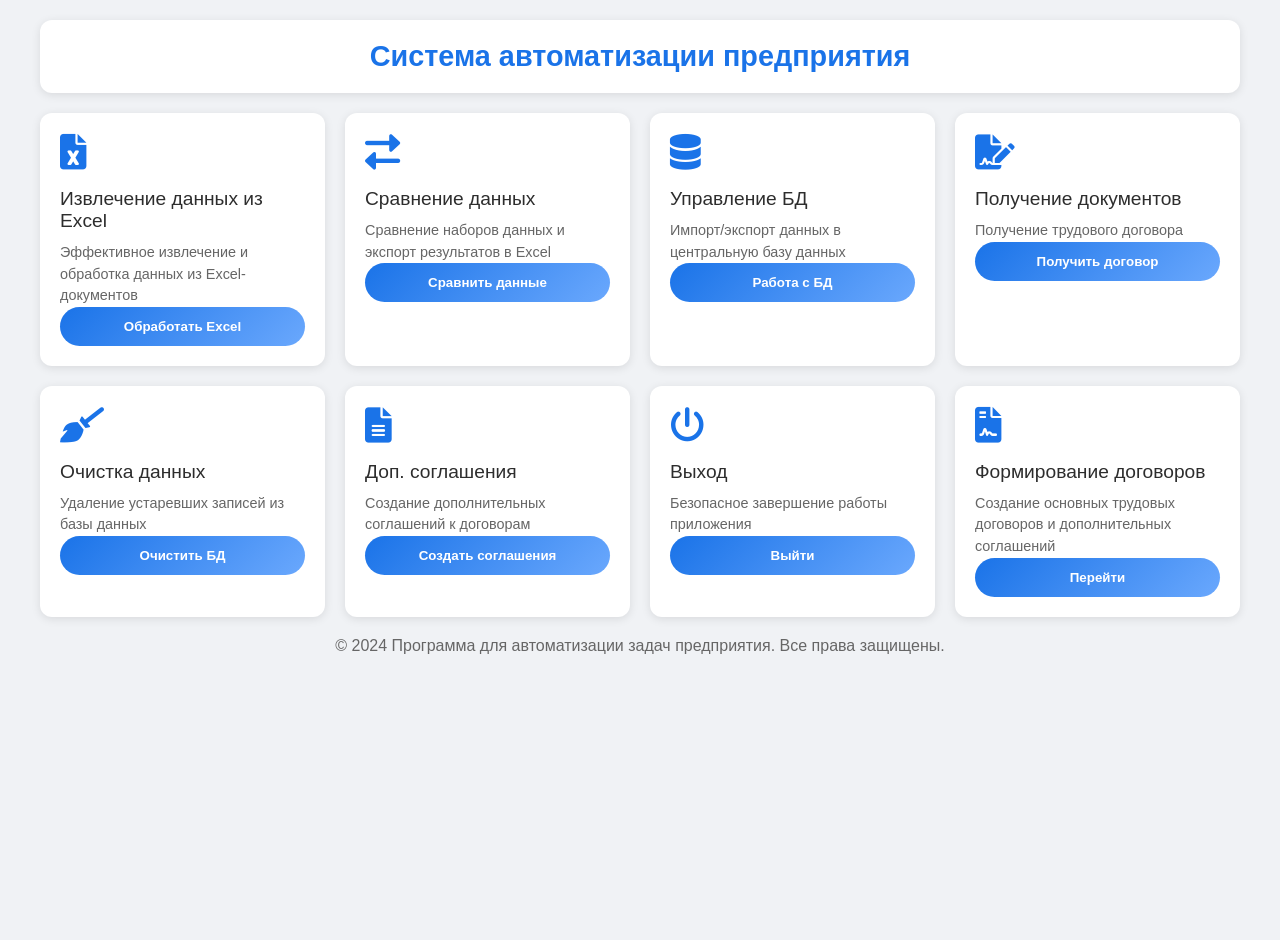
==== templates/index.html @ b0e1e292 "Рефакторинг кода." ====
<!DOCTYPE html>
<html lang="ru">
<head>
    <meta charset="UTF-8">
    <meta name="viewport" content="width=device-width, initial-scale=1.0">
    <title>Программа для автоматизации задач предприятия</title>
    <link rel="stylesheet" href="https://cdnjs.cloudflare.com/ajax/libs/font-awesome/6.0.0/css/all.min.css">
    <link rel="stylesheet" href="/static/styles.css"> <!-- Стиль проекта -->
</head>
<body>
<div class="app-container">
    <header>
        <h1>Система автоматизации предприятия</h1>
    </header>

    <div class="grid-container">
        <div class="feature-card">
            <div class="feature-icon"><i class="fas fa-file-excel"></i></div>
            <div class="feature-title">Извлечение данных из Excel</div>
            <div class="feature-description">Эффективное извлечение и обработка данных из Excel-документов</div>
            <button class="action-button" onclick="handleAction(1)">Обработать Excel</button>
        </div>

        <div class="feature-card">
            <div class="feature-icon"><i class="fas fa-exchange-alt"></i></div>
            <div class="feature-title">Сравнение данных</div>
            <div class="feature-description">Сравнение наборов данных и экспорт результатов в Excel</div>
            <button class="action-button" onclick="handleAction(3)">Сравнить данные</button>
        </div>

        <div class="feature-card">
            <div class="feature-icon"><i class="fas fa-database"></i></div>
            <div class="feature-title">Управление БД</div>
            <div class="feature-description">Импорт/экспорт данных в центральную базу данных</div>
            <button class="action-button" onclick="location.href='/import_excel_form'">Работа с БД</button>
        </div>

        <div class="feature-card">
            <div class="feature-icon"><i class="fas fa-file-signature"></i></div>
            <div class="feature-title">Получение документов</div>
            <div class="feature-description">Получение трудового договора</div>
            <button class="action-button" onclick="handleAction(5)">Получить договор</button>
        </div>

        <div class="feature-card">
            <div class="feature-icon"><i class="fas fa-broom"></i></div>
            <div class="feature-title">Очистка данных</div>
            <div class="feature-description">Удаление устаревших записей из базы данных</div>
            <button class="action-button" onclick="handleAction(7)">Очистить БД</button>
        </div>

        <div class="feature-card">
            <div class="feature-icon"><i class="fas fa-file-alt"></i></div>
            <div class="feature-title">Доп. соглашения</div>
            <div class="feature-description">Создание дополнительных соглашений к договорам</div>
            <button class="action-button" onclick="handleAction(8)">Создать соглашения</button>
        </div>

        <!--Закрыть программу-->
        <div class="feature-card">
            <div class="feature-icon"><i class="fas fa-power-off"></i></div>
            <div class="feature-title">Выход</div>
            <div class="feature-description">Безопасное завершение работы приложения</div>
            <button class="action-button" onclick="handleAction(6)">Выйти</button>
        </div>

        <div class="feature-card">
            <div class="feature-icon"><i class="fas fa-file-contract"></i></div>
            <div class="feature-title">Формирование договоров</div>
            <div class="feature-description">Создание основных трудовых договоров и дополнительных соглашений</div>
            <button class="action-button" onclick="handleAction(12)">Перейти</button>
        </div>

    </div>

    <footer>
        © 2024 Программа для автоматизации задач предприятия. Все права защищены.
    </footer>
</div>

<script src="/static/script.js"></script> <!-- Скрипт для обработки действий -->
</body>
</html>
---- static/styles.css ----
/* Переменные CSS */
:root {
    --primary-color: #1a73e8;
    --secondary-color: #6c757d;
    --background: #f0f2f5;
    --text-color: #333;
    --box-shadow: 0 2px 10px rgba(0, 0, 0, 0.1);
    --transition-speed: 0.3s;
    --button-radius: 25px;
    --button-padding: 12px;
}

/* Основные стили */
body {
    font-family: 'Segoe UI', Tahoma, Geneva, Verdana, sans-serif;
    margin: 0;
    padding: 20px;
    background-color: var(--background);
    color: var(--text-color);
    min-height: 100vh;
}

.app-container {
    max-width: 1200px;
    margin: 0 auto;
}

header {
    background: white;
    padding: 20px;
    border-radius: 12px;
    box-shadow: var(--box-shadow);
    margin-bottom: 20px;
}

h1 {
    color: var(--primary-color);
    font-size: 1.8em;
    margin: 0;
    text-align: center;
}

/* Сетка */
.grid-container {
    display: grid;
    grid-template-columns: repeat(auto-fit, minmax(280px, 1fr));
    gap: 20px;
}

/* Карточки функций */
.feature-card {
    background: white;
    border-radius: 12px;
    padding: 20px;
    box-shadow: var(--box-shadow);
    transition: transform 0.2s;
}

.feature-card:hover {
    transform: translateY(-5px);
}

.feature-icon {
    font-size: 2.2em;
    color: var(--primary-color);
    margin-bottom: 15px;
}

.feature-title {
    font-size: 1.2em;
    color: #2d2d2d;
    margin: 10px 0;
}

.feature-description {
    color: #666;
    font-size: 0.9em;
    line-height: 1.5;
}

/* Формы */
fieldset {
    border: none;
    padding: 20px;
    background: white;
    border-radius: 12px;
    box-shadow: var(--box-shadow);
    margin-bottom: 20px;
}

.form-group {
    margin-bottom: 15px;
}

.form-group label {
    display: block;
    margin-bottom: 5px;
    color: var(--text-color);
}

.form-group input {
    width: 100%;
    padding: 8px;
    border: 1px solid #ddd;
    border-radius: 5px;
    box-sizing: border-box;
}

/* Кнопки */
.action-button {
    width: 100%;
    padding: var(--button-padding);
    background: linear-gradient(135deg, var(--primary-color), #6aa8fd);
    border: none;
    border-radius: var(--button-radius);
    color: white;
    font-weight: 600;
    cursor: pointer;
    transition: background var(--transition-speed);
    text-align: center;
    text-decoration: none; /* Для <a> */
}

.action-button:hover {
    background: linear-gradient(135deg, #1557b0, #4a8df7);
}

.action-button.secondary {
    width: 100%; /* Растягиваем на всю ширину */
    background: linear-gradient(135deg, var(--secondary-color), #495057);
    padding: 12px 30px;
    display: inline-block;
}

.action-button.secondary:hover {
    background: linear-gradient(135deg, #5a6268, #343a40);
}

/* Контейнеры кнопок */
.buttons-container {
    margin: 15px 0; /* Единый отступ для всех контейнеров */
}

.buttons-container.secondary {
    text-align: center; /* Центрирование кнопки */
}

/* Футер */
footer {
    text-align: center;
    margin-top: 20px;
    color: #666;
}
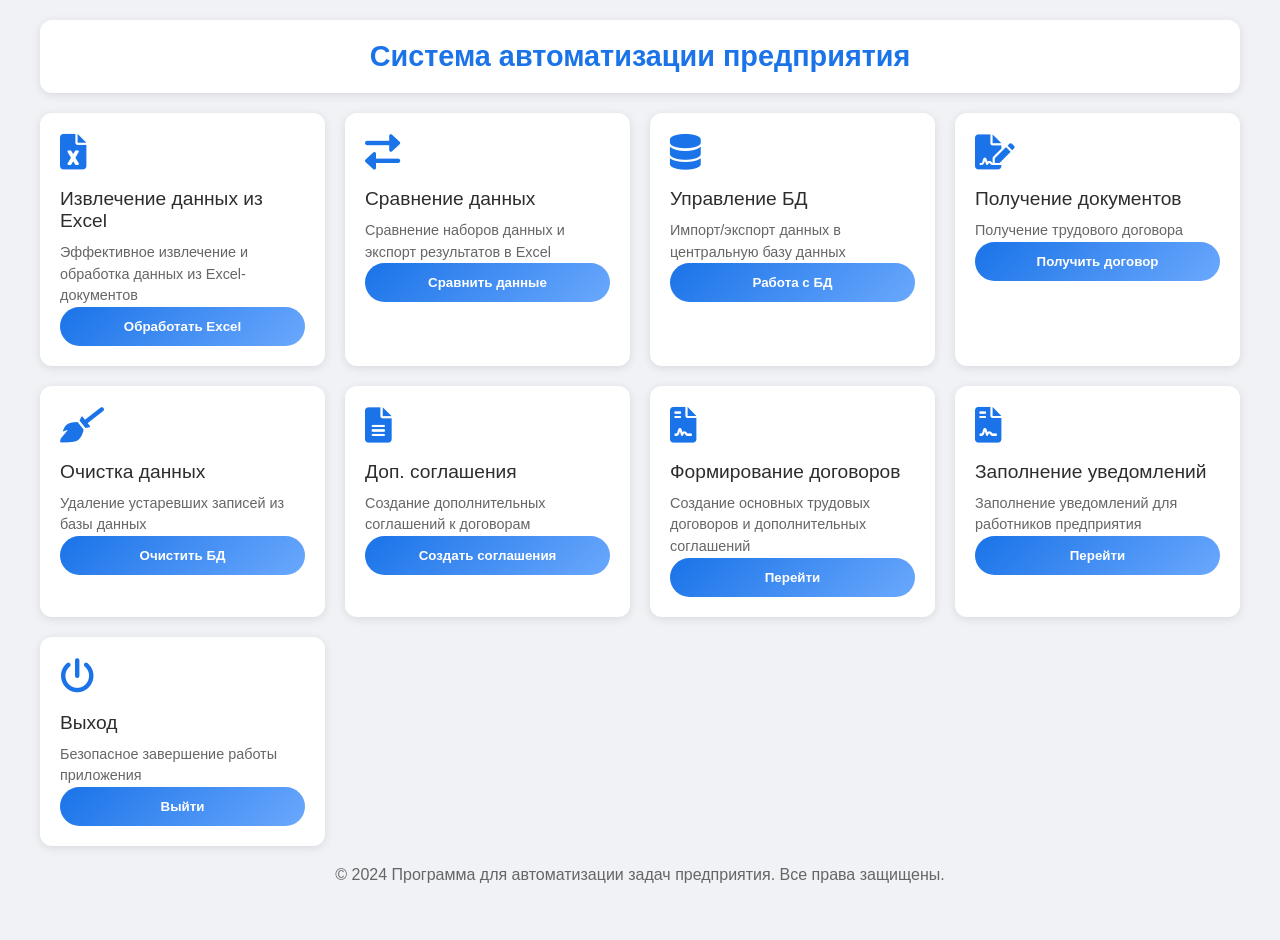
==== commit aca253a1: "Добавлено заполнение уведомлений." ====
--- a/templates/index.html
+++ b/templates/index.html
@@ -56,19 +56,26 @@
             <button class="action-button" onclick="handleAction(8)">Создать соглашения</button>
         </div>
 
+        <div class="feature-card">
+            <div class="feature-icon"><i class="fas fa-file-contract"></i></div>
+            <div class="feature-title">Формирование договоров</div>
+            <div class="feature-description">Создание основных трудовых договоров и дополнительных соглашений</div>
+            <button class="action-button" onclick="handleAction(12)">Перейти</button>
+        </div>
+
+        <div class="feature-card">
+            <div class="feature-icon"><i class="fas fa-file-contract"></i></div>
+            <div class="feature-title">Заполнение уведомлений</div>
+            <div class="feature-description">Заполнение уведомлений для работников предприятия</div>
+            <button class="action-button" onclick="handleAction(13)">Перейти</button>
+        </div>
+
         <!--Закрыть программу-->
         <div class="feature-card">
             <div class="feature-icon"><i class="fas fa-power-off"></i></div>
             <div class="feature-title">Выход</div>
             <div class="feature-description">Безопасное завершение работы приложения</div>
             <button class="action-button" onclick="handleAction(6)">Выйти</button>
-        </div>
-
-        <div class="feature-card">
-            <div class="feature-icon"><i class="fas fa-file-contract"></i></div>
-            <div class="feature-title">Формирование договоров</div>
-            <div class="feature-description">Создание основных трудовых договоров и дополнительных соглашений</div>
-            <button class="action-button" onclick="handleAction(12)">Перейти</button>
         </div>
 
     </div>
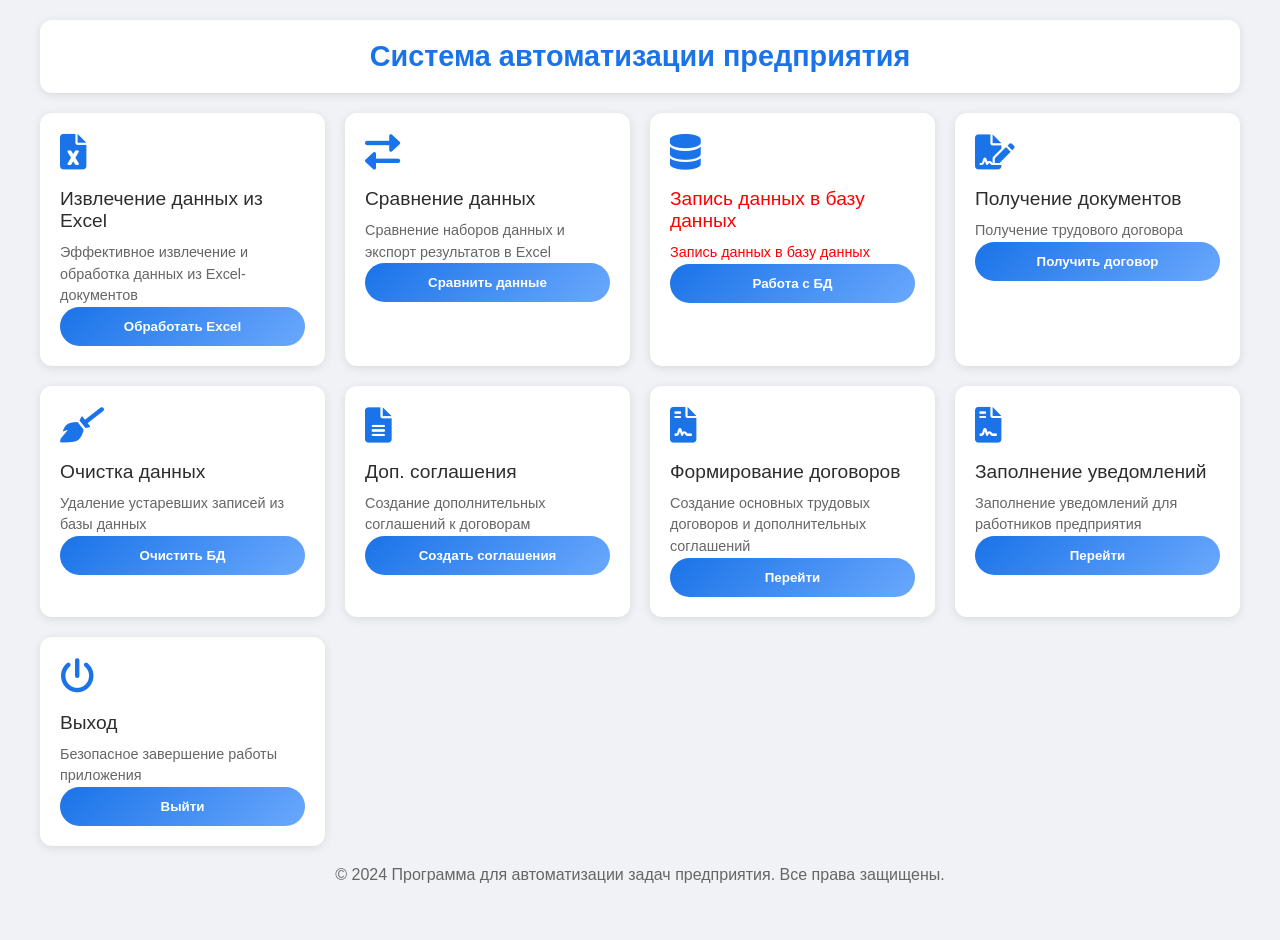
==== commit b8f2cd10: "Рефакторинг кода" ====
--- a/templates/index.html
+++ b/templates/index.html
@@ -30,8 +30,8 @@
 
         <div class="feature-card">
             <div class="feature-icon"><i class="fas fa-database"></i></div>
-            <div class="feature-title">Управление БД</div>
-            <div class="feature-description">Импорт/экспорт данных в центральную базу данных</div>
+            <div class="feature-title" style="color: red;">Запись данных в базу данных</div>
+            <div class="feature-description" style="color: red;">Запись данных в базу данных</div>
             <button class="action-button" onclick="location.href='/import_excel_form'">Работа с БД</button>
         </div>
 
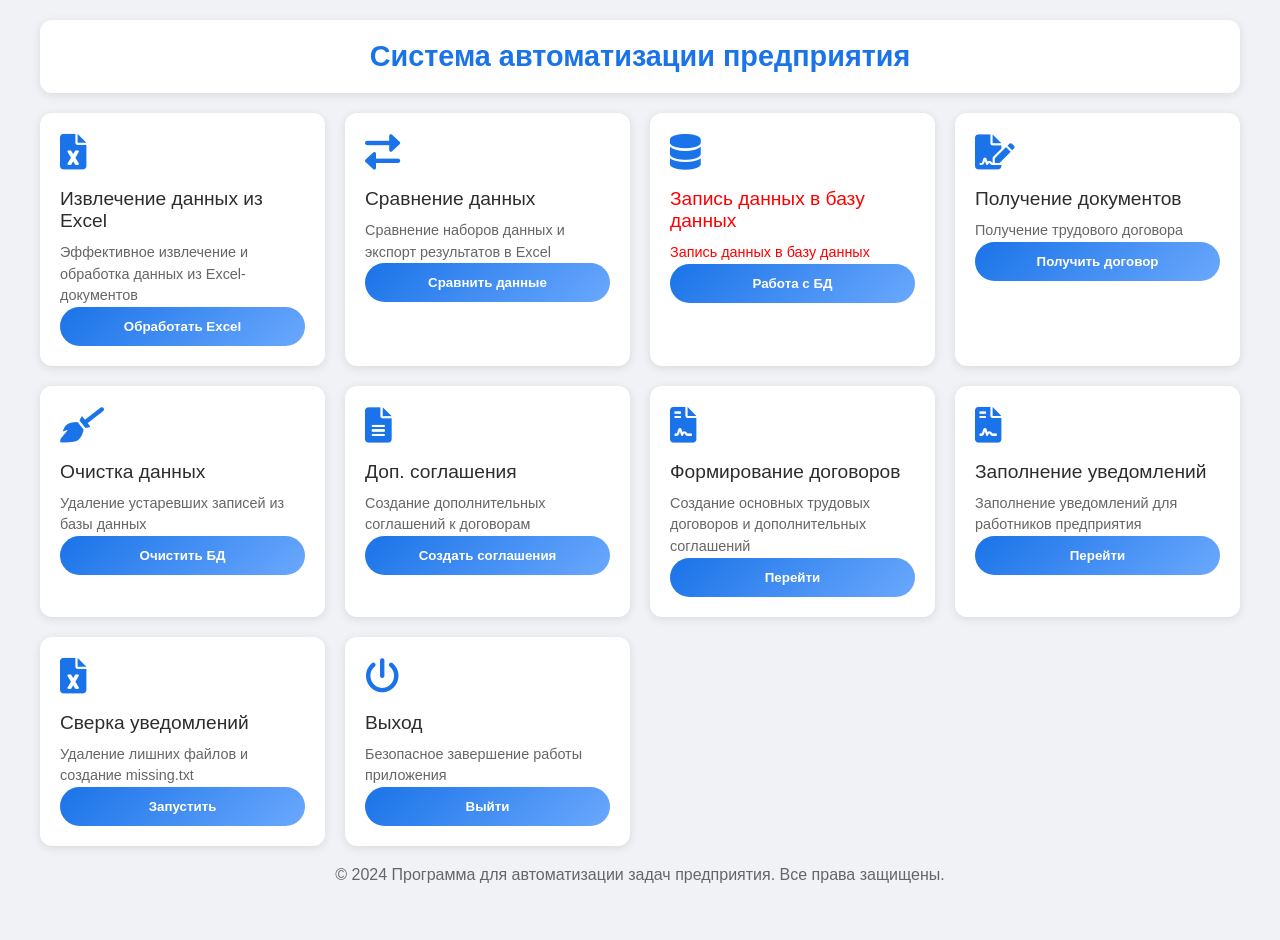
==== commit ad8bf5b0: "Добавлена проверка на наличие сформированных уведомлений." ====
--- a/templates/index.html
+++ b/templates/index.html
@@ -70,7 +70,16 @@
             <button class="action-button" onclick="handleAction(13)">Перейти</button>
         </div>
 
-        <!--Закрыть программу-->
+        <!-- Сверка уведомлений с JSON -->
+        <div class="feature-card">
+            <div class="feature-icon"><i class="fas fa-file-excel"></i></div>
+            <div class="feature-title">Сверка уведомлений</div>
+            <div class="feature-description">Удаление лишних файлов и создание missing.txt</div>
+            <button class="action-button" onclick="handleAction(17)">Запустить</button>
+        </div>
+
+
+        <!-- Закрыть программу -->
         <div class="feature-card">
             <div class="feature-icon"><i class="fas fa-power-off"></i></div>
             <div class="feature-title">Выход</div>
@@ -85,6 +94,42 @@
     </footer>
 </div>
 
+<script>
+async function handleAction(action) {
+    if (action === 17) {
+        try {
+            const formData = new FormData();
+            formData.append("user_input", "17");
+
+            const response = await fetch("/action", {
+                method: "POST",
+                body: formData
+            });
+
+            const result = await response.json();
+
+            if (Number(result.missing_count) > 0) {
+                alert(`⚠️ Найдено ${result.missing_count} отсутствующих уведомлений!`);
+
+                if (result.download_url) {
+                    const link = document.createElement("a");
+                    link.href = result.download_url;
+                    link.download = "missing.txt";
+                    document.body.appendChild(link);
+                    link.click();
+                    link.remove();
+                }
+            } else {
+                alert("🎉 Все уведомления на месте!");
+            }
+        } catch (err) {
+            alert("❌ Ошибка при проверке уведомлений");
+            console.error(err);
+        }
+    }
+}
+</script>
+
 <script src="/static/script.js"></script> <!-- Скрипт для обработки действий -->
 </body>
 </html>
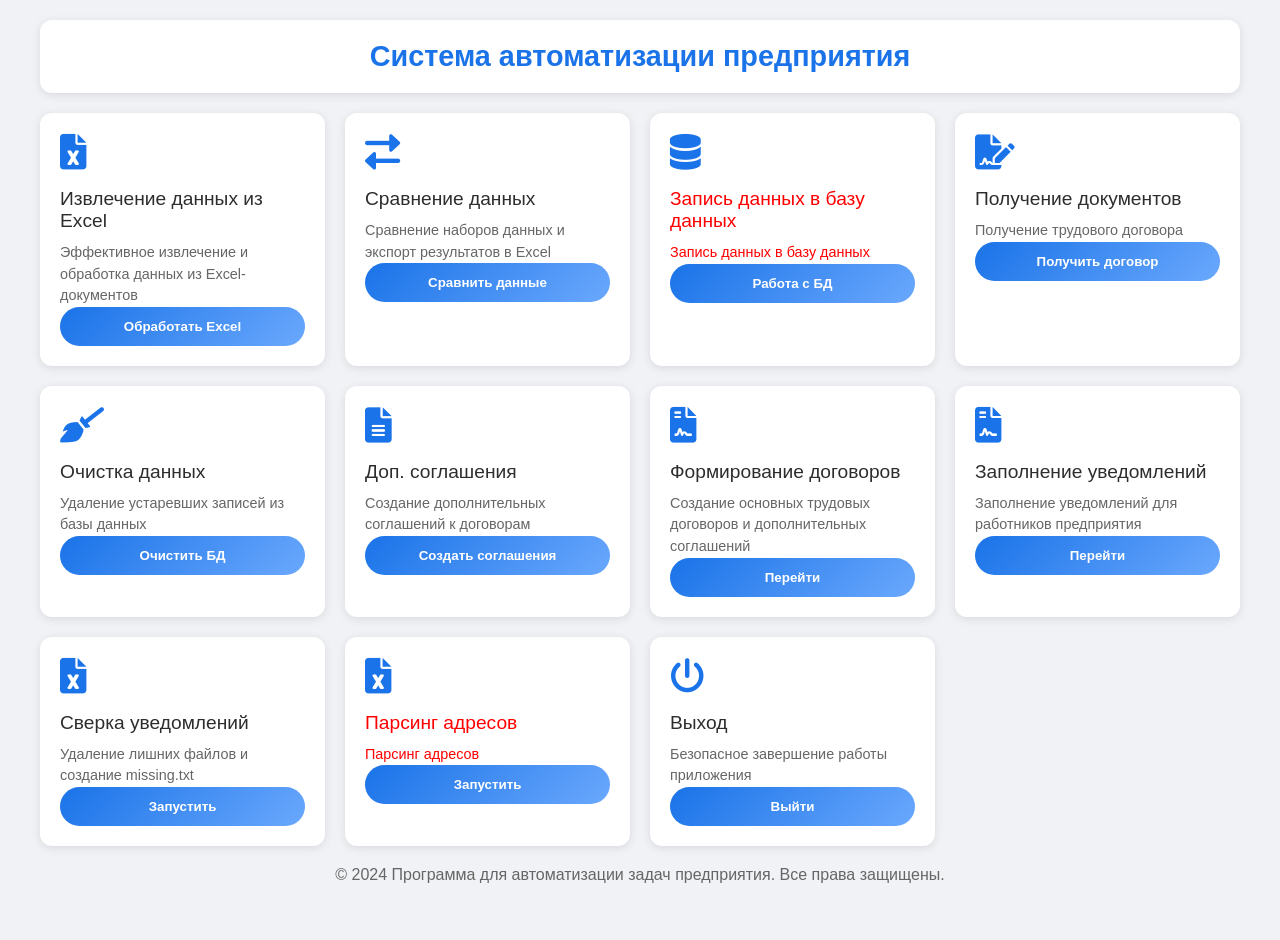
==== commit 9de4fa3b: "Добавлено получение адресов по табельному номеру" ====
--- a/templates/index.html
+++ b/templates/index.html
@@ -78,6 +78,13 @@
             <button class="action-button" onclick="handleAction(17)">Запустить</button>
         </div>
 
+        <!-- Парсинг адресов -->
+        <div class="feature-card">
+            <div class="feature-icon"><i class="fas fa-file-excel"></i></div>
+            <div class="feature-title" style="color: red;">Парсинг адресов</div>
+            <div class="feature-description" style="color: red;">Парсинг адресов</div>
+            <button class="action-button" onclick="handleAction(18)">Запустить</button>
+        </div>
 
         <!-- Закрыть программу -->
         <div class="feature-card">
@@ -94,42 +101,6 @@
     </footer>
 </div>
 
-<script>
-async function handleAction(action) {
-    if (action === 17) {
-        try {
-            const formData = new FormData();
-            formData.append("user_input", "17");
-
-            const response = await fetch("/action", {
-                method: "POST",
-                body: formData
-            });
-
-            const result = await response.json();
-
-            if (Number(result.missing_count) > 0) {
-                alert(`⚠️ Найдено ${result.missing_count} отсутствующих уведомлений!`);
-
-                if (result.download_url) {
-                    const link = document.createElement("a");
-                    link.href = result.download_url;
-                    link.download = "missing.txt";
-                    document.body.appendChild(link);
-                    link.click();
-                    link.remove();
-                }
-            } else {
-                alert("🎉 Все уведомления на месте!");
-            }
-        } catch (err) {
-            alert("❌ Ошибка при проверке уведомлений");
-            console.error(err);
-        }
-    }
-}
-</script>
-
 <script src="/static/script.js"></script> <!-- Скрипт для обработки действий -->
 </body>
 </html>
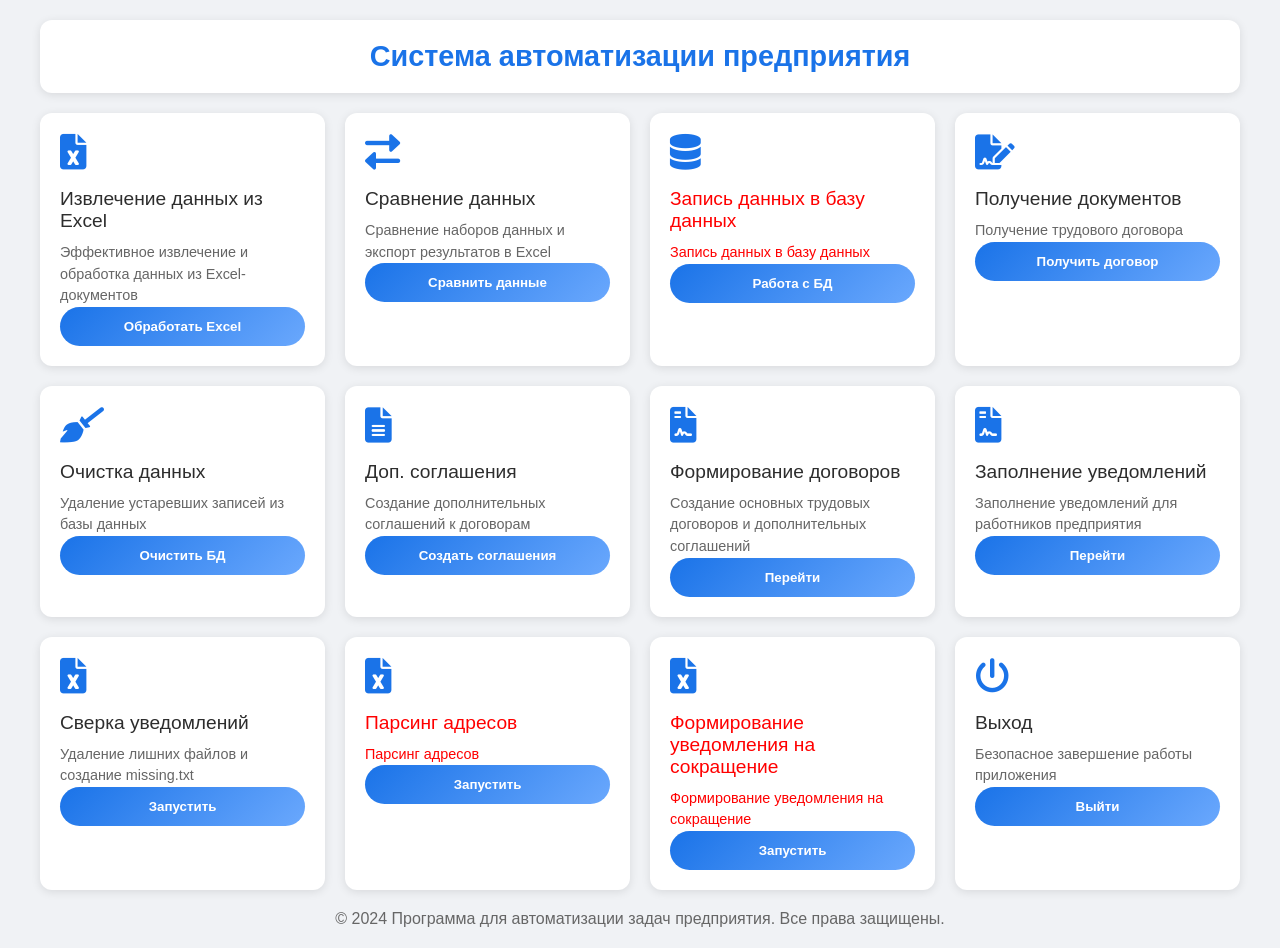
==== commit 4f7f3e2f: "Формирование уведомления о сокращении вынесено в отдельную страницу для удобства пользователя." ====
--- a/templates/index.html
+++ b/templates/index.html
@@ -86,6 +86,14 @@
             <button class="action-button" onclick="handleAction(18)">Запустить</button>
         </div>
 
+        <!-- Формирование уведомления на сокращение -->
+        <div class="feature-card">
+            <div class="feature-icon"><i class="fas fa-file-excel"></i></div>
+            <div class="feature-title" style="color: red;">Формирование уведомления на сокращение</div>
+            <div class="feature-description" style="color: red;">Формирование уведомления на сокращение</div>
+            <button class="action-button" onclick="handleAction(19)">Запустить</button>
+        </div>
+
         <!-- Закрыть программу -->
         <div class="feature-card">
             <div class="feature-icon"><i class="fas fa-power-off"></i></div>
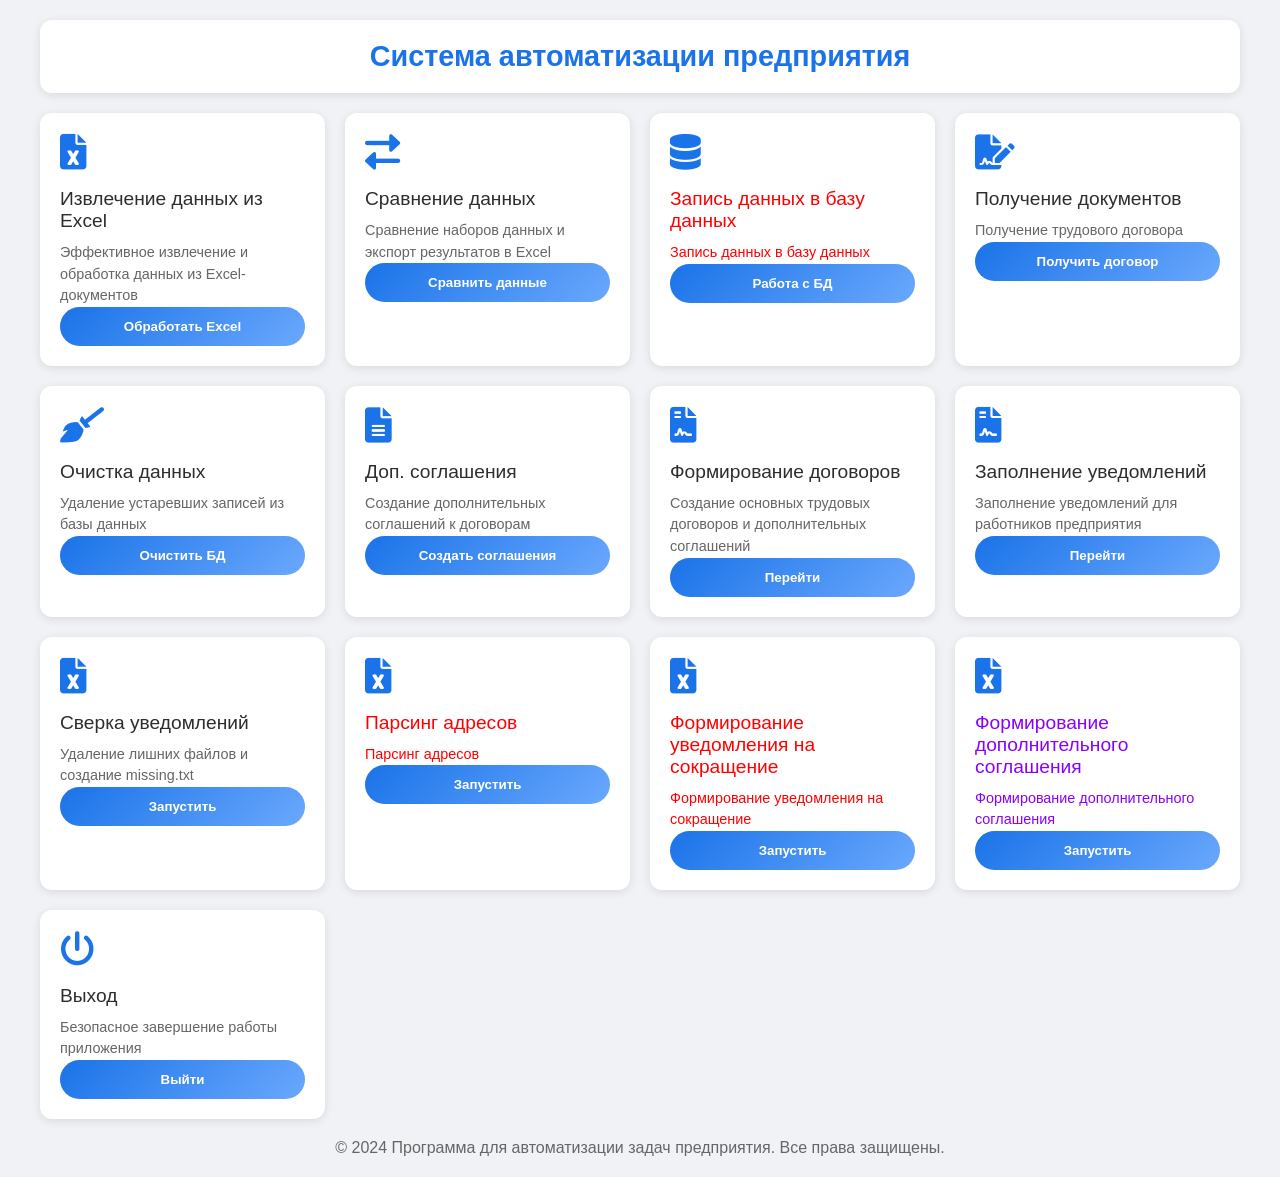
==== commit 291894d9: "Добавлено формирование дополнительного соглашения." ====
--- a/templates/index.html
+++ b/templates/index.html
@@ -94,6 +94,16 @@
             <button class="action-button" onclick="handleAction(19)">Запустить</button>
         </div>
 
+
+        <!-- Формирование уведомления на сокращение -->
+        <div class="feature-card">
+            <div class="feature-icon"><i class="fas fa-file-excel"></i></div>
+            <div class="feature-title" style="color: #8800ff;">Формирование дополнительного соглашения</div>
+            <div class="feature-description" style="color: #8800ff;">Формирование дополнительного соглашения</div>
+            <button class="action-button" onclick="handleAction(20)">Запустить</button>
+        </div>
+
+
         <!-- Закрыть программу -->
         <div class="feature-card">
             <div class="feature-icon"><i class="fas fa-power-off"></i></div>
